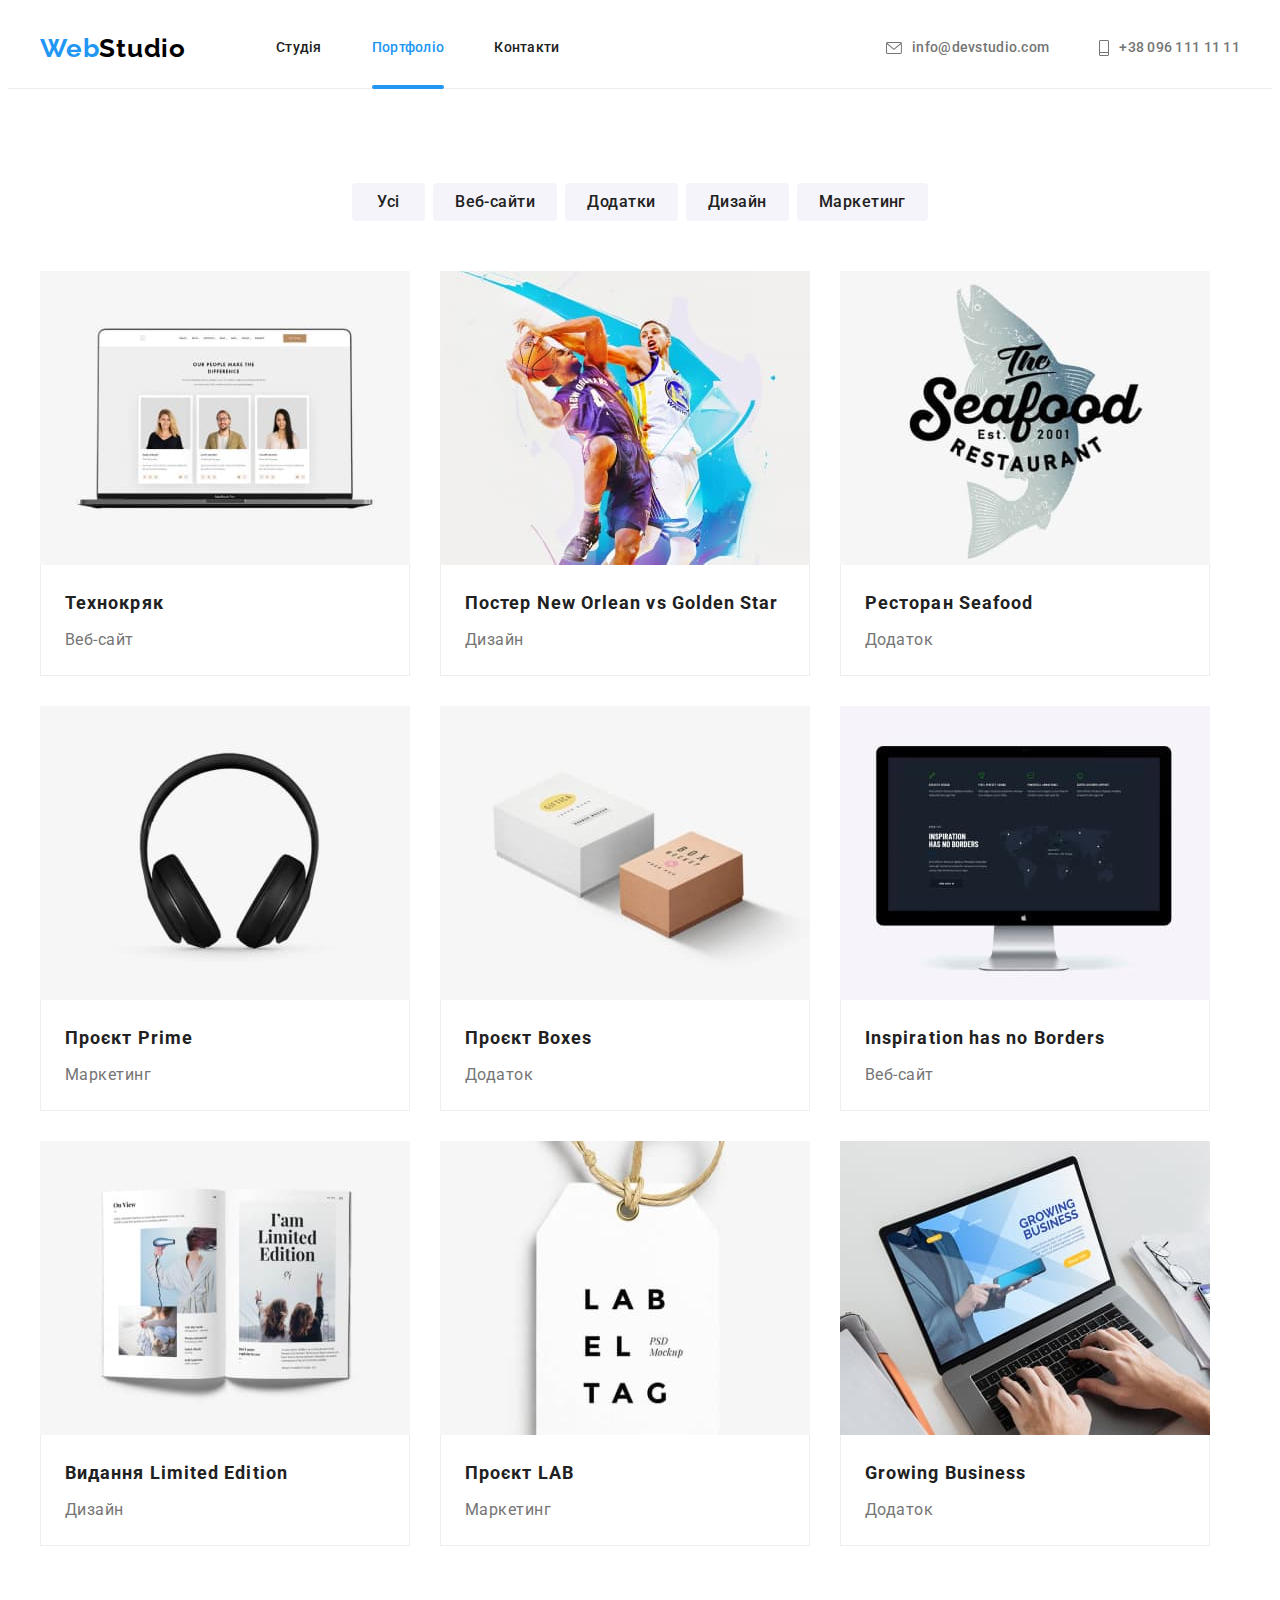
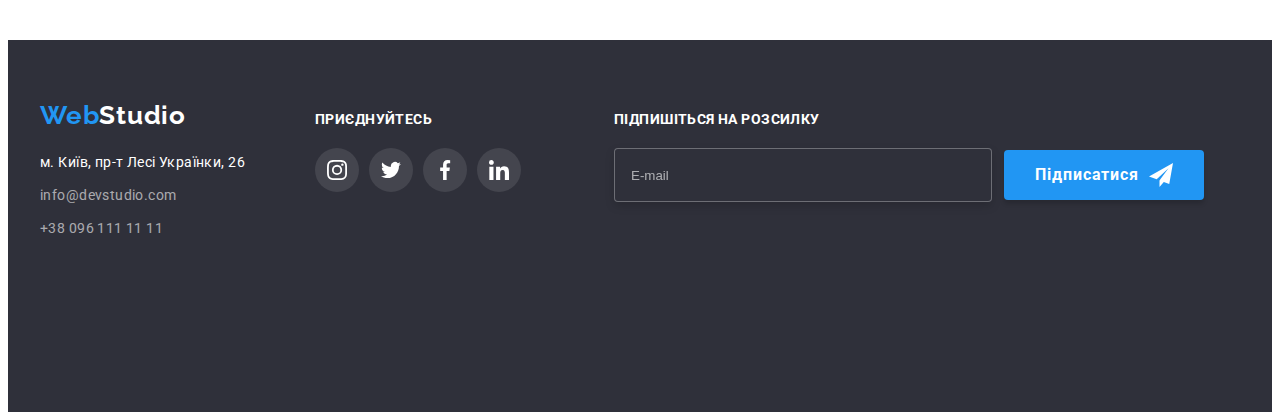
==== portfolio.html @ b3411046 "add start files" ====
<!DOCTYPE html>
<html lang="en">

<head>
   <meta charset="UTF-8">
   <meta http-equiv="X-UA-Compatible" content="IE=edge">
   <meta name="viewport" content="width=device-width, initial-scale=1.0">
   <title>Portfolio</title>
   <link rel="stylesheet" href="https://cdnjs.cloudflare.com/ajax/libs/modern-normalize/1.1.0/modern-normalize.min.css"
      integrity="sha512-wpPYUAdjBVSE4KJnH1VR1HeZfpl1ub8YT/NKx4PuQ5NmX2tKuGu6U/JRp5y+Y8XG2tV+wKQpNHVUX03MfMFn9Q=="
      crossorigin="anonymous" referrerpolicy="no-referrer">
   <link rel="preconnect" href="https://fonts.googleapis.com">
   <link rel="preconnect" href="https://fonts.gstatic.com" crossorigin>
   <link
      href="https://fonts.googleapis.com/css2?family=Raleway:wght@700&family=Roboto:wght@400;500;700;900&display=swap"
      rel="stylesheet">
   <link rel="stylesheet" href="./css/styles.css">
</head>

<body>
   <!-- Header -->
   <header class="header-section">
      <div class="container nav-section">

         <nav class="main-nav">
            <a class="logo" href="./index.html" lang="en"><span class="first-logo">Web</span><span
                  class="second-logo">Studio</span></a>
            <ul class="nav-list">
               <li class="item"><a class="header-list nav-link" href="./index.html">Студія</a></li>
               <li class="item"><a class="header-list nav-link current" href="./portfolio.html">Портфоліо</a></li>
               <li class="item"><a class="header-list nav-link" href="">Контакти</a></li>
            </ul>
         </nav>

         <ul class="nav-list main-nav">
            <li class="item"><a class="header-list nav-contacts" href="mailto:info@devstudio.com">
                  <svg class="nav-icon" width="16" height="12">
                     <use href="./images/icons.svg#icon-envelope"></use>
                  </svg> info@devstudio.com</a>
            </li>
            <li class="item"><a class="header-list nav-contacts" href="tel:+380961111111">
                  <svg class="nav-icon" width="10" height="16">
                     <use href="./images/icons.svg#icon-phone"></use>
                  </svg> +38 096 111 11 11</a></li>
         </ul>

      </div>
   </header>
   <main>
      <section>
         <div class="container">

            <!-- Portfolio -->

            <h1 class="visually-hidden">Портфоліо</h1>

            <!-- Buttons  -->

            <ul class="portfolio-buttons">
               <li class="item"><button class="portfolio-button" type="button">Усі</button></li>
               <li class="item"><button class="portfolio-button" type="button">Веб-сайти</button></li>
               <li class="item"><button class="portfolio-button" type="button">Додатки</button></li>
               <li class="item"><button class="portfolio-button" type="button">Дизайн</button></li>
               <li class="item"><button class="portfolio-button" type="button">Маркетинг</button></li>
            </ul>

            <!-- Portfolio-Cards -->

            <ul class="portfolio-cards">
               <li class="pf-card">
                  <a class="pf-links" href="#">

                     <div class="pf-thumb">
                        <img src="./images/tehnokryak.jpg" alt="Технокряк" width="370">

                        <div class="overlay">
                           <p class="overlay-text">Ресурс пропонує комплексні пропозиції з різним рівнем функціоналу
                              та
                              сервісів. Все це
                              дозволить відвідувачу отримати
                              вичерпні відомості про компанію чи приватну особу.</p>
                        </div>
                     </div>

                     <div class="pf-card-text">
                        <h2 class="project-title">Технокряк</h2>
                        <p class="project-caption">Веб-сайт</p>
                     </div>

                  </a>
               </li>

               <li class="pf-card">
                  <a class="pf-links" href="#">

                     <div class="pf-thumb">
                        <img src="./images/poster.jpg" alt="Гравці баскетболу" width="370">

                        <div class="overlay">
                           <p class="overlay-text">Ресурс пропонує комплексні пропозиції з різним рівнем функціоналу
                              та
                              сервісів. Все це
                              дозволить відвідувачу отримати
                              вичерпні відомості про компанію чи приватну особу.</p>
                        </div>
                     </div>

                     <div class="pf-card-text">
                        <h2 class="project-title">Постер New Orlean vs Golden Star</h2>
                        <p class="project-caption">Дизайн</p>
                     </div>

                  </a>
               </li>

               <li class="pf-card">
                  <a class="pf-links" href="#">

                     <div class="pf-thumb">
                        <img src="./images/seafood.jpg" alt="Лого ресторану" width="370">

                        <div class="overlay">
                           <p class="overlay-text">Ресурс пропонує комплексні пропозиції з різним рівнем функціоналу
                              та
                              сервісів. Все це
                              дозволить відвідувачу отримати
                              вичерпні відомості про компанію чи приватну особу.</p>
                        </div>
                     </div>

                     <div class="pf-card-text">
                        <h2 class="project-title">Ресторан Seafood</h2>
                        <p class="project-caption">Додаток</p>
                     </div>

                  </a>
               </li>

               <li class="pf-card">
                  <a class="pf-links" href="#">

                     <div class="pf-thumb">
                        <img src="./images/prime.jpg" alt="Навушники" width="370">

                        <div class="overlay">
                           <p class="overlay-text">Ресурс пропонує комплексні пропозиції з різним рівнем функціоналу
                              та
                              сервісів. Все це
                              дозволить відвідувачу отримати
                              вичерпні відомості про компанію чи приватну особу.</p>
                        </div>
                     </div>

                     <div class="pf-card-text">
                        <h2 class="project-title">Проєкт Prime</h2>
                        <p class="project-caption">Маркетинг</p>
                     </div>

                  </a>
               </li>

               <li class="pf-card">
                  <a class="pf-links" href="#">

                     <div class="pf-thumb">
                        <img src="./images/boxes.jpg" alt="Коробки" width="370">

                        <div class="overlay">
                           <p class="overlay-text">Ресурс пропонує комплексні пропозиції з різним рівнем функціоналу
                              та
                              сервісів. Все це
                              дозволить відвідувачу отримати
                              вичерпні відомості про компанію чи приватну особу.</p>
                        </div>
                     </div>

                     <div class="pf-card-text">
                        <h2 class="project-title">Проєкт Boxes</h2>
                        <p class="project-caption">Додаток</p>
                     </div>

                  </a>
               </li>

               <li class="pf-card">
                  <a class="pf-links" href="#">

                     <div class="pf-thumb">
                        <img src="./images/noborders.jpg" alt="Монітор" width="370">

                        <div class="overlay">
                           <p class="overlay-text">Ресурс пропонує комплексні пропозиції з різним рівнем функціоналу
                              та
                              сервісів. Все це
                              дозволить відвідувачу отримати
                              вичерпні відомості про компанію чи приватну особу.</p>
                        </div>
                     </div>

                     <div class="pf-card-text">
                        <h2 class="project-title">Inspiration has no Borders</h2>
                        <p class="project-caption">Веб-сайт</p>
                     </div>

                  </a>
               </li>

               <li class="pf-card">
                  <a class="pf-links" href="#">

                     <div class="pf-thumb">
                        <img src="./images/limitededition.jpg" alt="Книга" width="370">

                        <div class="overlay">
                           <p class="overlay-text">Ресурс пропонує комплексні пропозиції з різним рівнем функціоналу
                              та
                              сервісів. Все це
                              дозволить відвідувачу отримати
                              вичерпні відомості про компанію чи приватну особу.</p>
                        </div>
                     </div>

                     <div class="pf-card-text">
                        <h2 class="project-title">Видання Limited Edition</h2>
                        <p class="project-caption">Дизайн</p>
                     </div>

                  </a>
               </li>

               <li class="pf-card">
                  <a class="pf-links" href="#">

                     <div class="pf-thumb">
                        <img src="./images/lab.jpg" alt="Бірка" width="370">

                        <div class="overlay">
                           <p class="overlay-text">Ресурс пропонує комплексні пропозиції з різним рівнем функціоналу
                              та
                              сервісів. Все це
                              дозволить відвідувачу отримати
                              вичерпні відомості про компанію чи приватну особу.</p>
                        </div>
                     </div>


                     <div class="pf-card-text">
                        <h2 class="project-title">Проєкт LAB</h2>
                        <p class="project-caption">Маркетинг</p>
                     </div>

                  </a>
               </li>

               <li class="pf-card">
                  <a class="pf-links" href="#">

                     <div class="pf-thumb">
                        <img src="./images/growingbusiness.jpg" alt="Ноутбук" width="370">

                        <div class="overlay">
                           <p class="overlay-text">Ресурс пропонує комплексні пропозиції з різним рівнем функціоналу
                              та
                              сервісів. Все це
                              дозволить відвідувачу отримати
                              вичерпні відомості про компанію чи приватну особу.</p>
                        </div>

                     </div>

                     <div class="pf-card-text">
                        <h2 class="project-title">Growing Business</h2>
                        <p class="project-caption">Додаток</p>
                     </div>

                  </a>
               </li>
            </ul>

         </div>
      </section>
   </main>

   <!-- Футер -->
   <footer class="footer-section">
      <div class="container footer-blocks">
         <div class="first-footer-block">
            <a class="logo-footer" href="./index.html" lang="en"><span class="first-logo">Web</span><span
                  class="third-logo">Studio</span></a>
            <address class="adress-list">
               <ul>

                  <li class="item">
                     <a class="adress-link" href="https://goo.gl/maps/v7Aq9cfspmDYKa2J8" target="_blank"
                        rel="noreferrer noopener">м.
                        Київ, пр-т Лесі
                        Українки, 26</a>
                  </li>

                  <li class="item"><a class="footer-list" href="mailto:info@devstudio.com">info@devstudio.com</a></li>
                  <li class="item"><a class="footer-list" href="tel:+380961111111">+38 096 111 11 11</a></li>

               </ul>

            </address>

         </div>


         <div>
            <p class="networks-text">приєднуйтесь</p>
            <ul class="footer-links">

               <li>
                  <a class="footer-network-link" href=""><svg class="social-network">
                        <use href="./images/icons.svg#icon-instagram"></use>
                     </svg></a>
               </li>

               <li>
                  <a class="footer-network-link" href=""><svg class="social-network">
                        <use href="./images/icons.svg#icon-twitter"></use>
                     </svg></a>
               </li>

               <li>
                  <a class="footer-network-link" href=""><svg class="social-network">
                        <use href="./images/icons.svg#icon-facebook"></use>
                     </svg></a>
               </li>

               <li>
                  <a class="footer-network-link" href=""><svg class="social-network">
                        <use href="./images/icons.svg#icon-linkedin"></use>
                     </svg></a>
               </li>

            </ul>
         </div>

         <div class="footer-label">

            <p class="networks-text">Підпишіться на розсилку</p>

            <form class="footer-form">
               <label>
                  <input type="email" name="email" placeholder="E-mail" />
               </label>

               <button class="footer-btn btn" type="submit">Підписатися
                  <svg class="icon-send" width="24" height="24">
                     <use href="./images/icons.svg#icon-send"></use>
                  </svg>
               </button>

            </form>
         </div>
      </div>

   </footer>
</body>

</html>
---- css/styles.css ----
:root {
   --title-text-color: #212121;
   --primary-text-color: #757575;
   --accent-color: #2196F3;
   --white-color: #FFFFFF;
   --black-color: #000000;
   --secondary-bg-color: #F5F4FA;
   --dark-bg-color: #2F303A;
   --button-focus: #188CE8;
   --adress-color: rgba(255, 255, 255, 0.6);
   --border-color: #EEEEEE;
   --social-network-color: #AFB1B8;
   --bg-footer-icon-color: rgba(255, 255, 255, 0.1);
   --hero-bg: #C4C4C4;
   --pf-overflow-color: rgba(33, 150, 243, 0.9);
   --modal-bg-color: rgba(0, 0, 0, 0.2);

   --button-shadow: 0px 3px 1px rgba(0, 0, 0, 0.1),
      0px 1px 2px rgba(0, 0, 0, 0.08),
      0px 2px 2px rgba(0, 0, 0, 0.12);

   --modal-box-shadow: box-shadow: 0px 1px 3px rgba(0, 0, 0, 0.12), 0px 1px 1px rgba(0, 0, 0, 0.14), 0px 2px 1px rgba(0, 0, 0, 0.2);

   --poftfolio-card-shadow: box-shadow: 0px 1px 1px rgba(0, 0, 0, 0.12), 0px 4px 4px rgba(0, 0, 0, 0.06), 1px 4px 6px rgba(0, 0, 0, 0.16);
   
}

/* ------------------------ General ------------------- */


a {
   text-decoration: none;
}

li {
   list-style-type: none;
}

body {
   font-family: 'Roboto', sans-serif;

   color: var(--primary-text-color);
   background-color: var(--white-color);
}

.container {
   margin-left: auto;
   margin-right: auto;
   padding-left: 15px;
   padding-right: 15px;
   width: 1200px;
   
}

img {
   display: block;
   max-width: 100%;
}


h1,
h2,
h3,
h4,
h5,
h6,
p {
   margin: 0;

}

ul {
   margin: 0;
   padding: 0;
}

section {
   padding-top: 94px;
   padding-bottom: 94px;
}
/* ---------------------- Button ---------------------------- */

.btn {
   cursor: pointer;
   border-radius: 4px;
   border: transparent;
   
   font-family: inherit;
   font-weight: 700;
   font-size: 16px;
   line-height: 1.87;
   letter-spacing: 0.06em;
   
   color: var(--white-color);
   background-color: var(--accent-color);
   box-shadow: 0px 4px 4px rgba(0, 0, 0, 0.15);
   
   transition: background-color 250ms cubic-bezier(0.4, 0, 0.2, 1);

}

/* -------------------------- Header --------------------- */

.header-section {
   border-bottom: 1px solid #ECECEC;
}


.nav-section {
   display: flex;
   justify-content: space-between;
   
}

/* ================== Logo ======================*/

.logo, .logo-footer {
   font-family: 'Raleway';
   font-style: normal;
   font-weight: 700;
   font-size: 26px;
   line-height: 1.19;
   letter-spacing: 0.03em;
}

.logo {
   margin-right: 90px;
}

.first-logo {
   color: var(--accent-color);
}

.second-logo {
   color: var(--black-color);
}

.third-logo {
   color: var(--white-color);
}

/* ------------------------ Navigation ------------------------*/

.header-list {
   font-weight: 500;
   font-size: 14px;
   line-height: 1.14;
   letter-spacing: 0.02em;
}

.main-nav {
   display: flex;
   align-items: center;
}

.nav-list {
   display: flex;
}

.nav-list .item + .item {
   margin-left: 50px;
}


.nav-link {
   position: relative;
   display: block;
   padding: 32px 0;

   color: var(--title-text-color);

   transition: color 250ms cubic-bezier(0.4, 0, 0.2, 1);

}

.nav-link:hover,
.nav-link:focus {
   color: var(--accent-color);

}

.nav-link.current {
   color: var(--accent-color);

      /* outline: 2px solid red; */
}

.current::after {
   content: '';

   position: absolute;
   left: 0;
   bottom: -1px;

   display: block;
   width: 100%;
   height: 4px;
   border-radius: 2px;
   background-color: var(--accent-color);   
   
}


.nav-contacts {
   display: flex;
   align-items: center;
   padding: 32px 0;

   color: var(--primary-text-color);

   transition: color 250ms cubic-bezier(0.4, 0, 0.2, 1);
   
}

.nav-contacts:hover, 
.nav-contacts:focus,
.nav-icon:hover,
.nav-icon:focus{
   color: var(--accent-color);
   fill: var(--accent-color);

}

.nav-icon {
   margin-right: 10px;
   fill: currentColor;

   transition: fill 250ms cubic-bezier(0.4, 0, 0.2, 1);
}


/* ------------------------ HERO ------------------------------- */

.hero-section {
   padding: 200px 0;
   margin: auto;
   max-width: 1600px;
   text-align: center;

   background-image: linear-gradient(to right, rgba(47, 48, 58, 0.4), rgba(47, 48, 58, 0.4)), url(../images/hero-banner.jpg);
   background-position: 50% 50%;
   background-repeat: no-repeat;
   background-size: cover;
   
   background-color: var(--hero-bg);
}

.hero-title {
   margin-top: 0;
   margin-bottom: 30px;
   margin-left: auto;
   margin-right: auto;
   max-width: 696px;

   font-weight: 900;
   font-size: 44px;
   line-height: 1.36;
   letter-spacing: 0.06em;
   text-transform: uppercase;

   color: var(--white-color);
   
   
}

.button {
   min-width: 216px;
   padding: 10px 32px;
   
   
}


.button:focus,
.button:hover,
.footer-btn:hover,
.footer-btn:focus {
   background-color: var(--button-focus);

}


/* < !-------------------- Особливості ----------------------> */

.visually-hidden {
   position: absolute;
   white-space: nowrap;
   width: 1px;
   height: 1px;
   overflow: hidden;
   border: 0;
   padding: 0;
   clip: rect(0 0 0 0);
   clip-path: inset(50%);
   margin: -1px;
}

.feature-list-icons {
   width: 270px;
   height: 120px;
   padding: 25px 100px;
   margin-bottom: 30px;
   border-radius: 4px;

   background-color: var(--secondary-bg-color);
}

.features-lists {
   display: flex;
   
}

.features-icon {
   width: 70px;
   height: 70px;
   fill: currentColor;
}



.features-title {
   margin-top: 0;
   margin-bottom: 10px;
   width: 270px;

   font-weight: 700;
   font-size: 14px;
   line-height: 1.14;
   letter-spacing: 0.03em;
   text-transform: uppercase;

   color: var(--title-text-color);
}


.features-text {
   width: 270px;

   font-size: 14px;
   line-height: 1.71;
   letter-spacing: 0.03em;

}

.features-lists .list + .list {
   margin-left: 30px;
}

.work-title, 
.team-title,
.clients-title {
   margin-bottom: 50px;

   font-weight: 700;
   font-size: 36px;
   line-height: 1.16;
   text-align: center;
   letter-spacing: 0.03em;

   color: var(--title-text-color);
}

/* ---------------------Чим ми займаємося--------------------- */

.work-section {
   padding-top: 0;
}


.work-cards {
   display: flex;
}

.card {
   position: relative;
}

.work-subtitle {
   position: absolute;
   bottom: 0;

   padding: 27px 0;

   width: 100%;
   height: 70px;

   font-weight: 700;
   font-size: 14px;
   line-height: 1.14;
   text-align: center;
   letter-spacing: 0.03em;
   text-transform: uppercase;
   
   color: var(--white-color);
   background-color:rgba(47, 48, 58, 0.8);
}

.card:not(:last-child) {
   margin-right: 30px;
}


/* -------------------------Наша команда--------------------- */



.team-section {
   background-color: var(--secondary-bg-color);
}


.team-cards {
   display: flex;
   
}

.team-card {
   text-align: center;

   background-color: var(--white-color);
   box-shadow: 0px 1px 3px rgba(0, 0, 0, 0.12),
      0px 1px 1px rgba(0, 0, 0, 0.14),
      0px 2px 1px rgba(0, 0, 0, 0.2);
      border-radius: 0px 0px 4px 4px;
}


.team-card:not(:last-child) {
   margin-right: 30px;
}

.text-about {
   
   margin-bottom: 10px;

   font-weight: 500;
   font-size: 16px;
   line-height: 1.18;
   letter-spacing: 0.03em;

   color: var(--title-text-color);
}

.team-text {
   margin-bottom: 16px;

   font-size: 16px;
   line-height: 1.18;
   letter-spacing: 0.03em;
}

.team-text-box {
   padding: 30px 0;
}

.network-list {
   display: flex;
   justify-content: center;
   gap: 10px;


   /* outline: 2px solid tomato; */
   
}

.social-network { 
   width: 20px;
   height: 20px;

   /* outline: 2px solid blue; */
}

.network-link {
   display: flex;
   justify-content: center;
   align-items: center;
   width: 44px;
   height: 44px;
   fill: var(--social-network-color);
   background-color: var(--white-color);
   border-radius: 50%;

   transition: background-color 250ms cubic-bezier(0.4, 0, 0.2, 1), fill 250ms cubic-bezier(0.4, 0, 0.2, 1);

   /* outline: 2px solid green; */

}


.network-link:hover,
.network-link:focus,
.footer-network-link:hover,
.footer-network-link:focus {
   fill: #FFFFFF;
   background-color: var(--accent-color);

}


/* ---------------------- Постійні клієнти----------------- */

.clients-list {
   display: flex;
   justify-content: space-between;

   /* outline: 2px solid tomato; */
}

.clients-link {
   
   display: flex;
   align-items: center;
   justify-content: center;
   width: 170px;
   height: 92px;
   
   border: 1px solid var(--social-network-color);
   border-radius: 4px;

   color: var(--social-network-color);

   transition: color 250ms cubic-bezier(0.4, 0, 0.2, 1), border-color 250ms cubic-bezier(0.4, 0, 0.2, 1);
   
}

.clients-icon {
   width: 106px;
   height: 60px;

   fill: currentColor;

}

.clients-link:hover, 
.clients-link:focus {
   color: var(--accent-color);
   border-color: var(--accent-color);

}



/*------------------- Футер ---------------------------*/



.footer-section {
   height: 252px;
   padding-top: 60px;
   padding-bottom: 60px;

   background-color: var(--dark-bg-color);
}


.adress-link {
   font-style: normal;
   font-size: 14px;
   line-height: 1.71;     
   letter-spacing: 0.03em;

   color: var(--white-color);

   transition: color 250ms cubic-bezier(0.4, 0, 0.2, 1);
}

.adress-link:hover, 
.adress-link:focus {
   color: var(--accent-color);

}

.footer-list {
   font-style: normal;
   font-size: 14px;
   line-height: 1.71;
   letter-spacing: 0.03em;

   color: var(--adress-color);

   transition: color 250ms cubic-bezier(0.4, 0, 0.2, 1);
}

.adress-list {
   margin-top: 20px;
}

.footer-list:hover, 
.footer-list:focus {
   color: var(--accent-color);

}


.adress-list .item + .item {
   margin-top: 9px;
}

.networks-text {
   margin-bottom: 20px;
   font-weight: 700;
   font-size: 14px;
   line-height: 1.14;
   letter-spacing: 0.03em;
   text-transform: uppercase;
   
   color: var(--white-color);
}

.footer-network-link {
   display: flex;
   justify-content: center;
   align-items: center;
   border-radius: 50%;
   width: 44px;
   height: 44px;
   fill: var(--white-color);
   background-color: var(--bg-footer-icon-color);

   transition: background-color 250ms cubic-bezier(0.4, 0, 0.2, 1);

}

.footer-blocks {
   display: flex;
   align-items: baseline;
}

.first-footer-block {
   margin-right: 70px;
}

.footer-links {
   display: flex;
   gap: 10px;
}

.footer-label {
   margin-left: 93px;
}

.footer-btn {
   display: flex;
   justify-content: center;
   align-items: center;
   gap: 10px;
   width: 200px;
   height: 50px;

   transition: background-color 250ms cubic-bezier(0.4, 0, 0.2, 1);
}

.footer-form {
   display: flex;
   align-items: center;
}

.footer-label input {
   margin-right: 12px;
   padding-left: 16px;
   width: 358px;
   height: 50px;
   border: 1px solid rgba(255, 255, 255, 0.3);
   filter: drop-shadow(0px 4px 4px rgba(0, 0, 0, 0.15));
   border-radius: 4px;
   color: var(--white-color);
   background-color: var(--dark-bg-color)
}

.footer-label input:hover,
.footer-label input:focus {

   outline-color: var(--accent-color);
   border-color: var(--accent-color);
   
}

.footer-label input::placeholder {
   color: var(--adress-color);
}

.icon-send {
   fill: var(--white-color);
}

/* -------------------- Portfolio  ------------------*/

.portfolio-buttons {
   display: flex;
   justify-content: center;
   margin-bottom: 50px;
  
}

.portfolio-button {
   padding: 6px 22px;
   cursor: pointer;
   border-radius: 4px;
   border: transparent;

   min-width: 73px;
   font-family: inherit;
   font-weight: 500;
   font-size: 16px;
   line-height: 1.62;
   text-align: center;
   letter-spacing: 0.03em;

   background-color: var(--secondary-bg-color);
   color: var(--title-text-color);

   transition: background-color 250ms cubic-bezier(0.4, 0, 0.2, 1), color 250ms cubic-bezier(0.4, 0, 0.2, 1), box-shadow 250ms cubic-bezier(0.4, 0, 0.2, 1);
    
}

.portfolio-buttons > .item:not(:first-child) {
   margin-left: 8px;
}

.portfolio-button:hover,
.portfolio-button:focus {
   background-color: var(--accent-color);
   color: var(--white-color);
   box-shadow: var(--button-shadow);

}

.project-title {
   margin-bottom: 4px;
   font-weight: 700;
   font-size: 18px;
   line-height: 2;
   letter-spacing: 0.06em;

   color: var(--title-text-color);
}

.project-caption {
   
   font-size: 16px;
   line-height: 1.88;
   letter-spacing: 0.03em;

   color: var(--primary-text-color);
}


.pf-card {
   background: var(--white-color);
}

.pf-links {
   display: block;

   transition: box-shadow 250ms cubic-bezier(0.4, 0, 0.2, 1);
}

.pf-links:hover,
.pf-links:focus {
   box-shadow: 0px 1px 1px rgba(0, 0, 0, 0.12), 0px 4px 4px rgba(0, 0, 0, 0.06), 1px 4px 6px rgba(0, 0, 0, 0.16);

}

.portfolio-cards {
   display: flex;
   flex-wrap: wrap;
   gap: 30px;
}

.pf-card-text {
   padding: 20px 24px;

   border-right: 1px solid #EEEEEE;
   border-bottom: 1px solid #EEEEEE;
   border-left: 1px solid #EEEEEE;
}


.pf-thumb {
   position: relative;
   overflow: hidden;
}

.pf-links:hover .overlay,
.pf-links:focus .overlay {
   transform: translateY(0);

}

.overlay {
   position: absolute;
   top: 0;
   left: 0;
   width: 100%;
   height: 100%;
   background-color: var(--pf-overflow-color);

   transform: translateY(101%);

   transition: transform 250ms cubic-bezier(0.4, 0, 0.2, 1);
}

.overlay-text {
   padding: 63px 24px;
   font-size: 18px;
   line-height: 1.56;
   letter-spacing: 0.03em;
   
   color: var(--white-color);
}



/* ==================== Modal ===================== */



.backdrop {
   position: fixed;
   top: 0;
   left: 0;
   width: 100%;
   height: 100%;
   z-index: 100;
   background-color: var(--modal-bg-color);

   transition: visibility 250ms cubic-bezier(0.4, 0, 0.2, 1), opacity 250ms cubic-bezier(0.4, 0, 0.2, 1);
}

.backdrop.is-hidden {
   opacity: 0;
   pointer-events: none;
   visibility: hidden;
}

.modal {
   padding: 40px;

   position: absolute;
   top: 50%;
   left: 50%;
   transform: translate(-50%, -50%);


   width: 528px;
   height: 581px;

   background-color: var(--white-color);

   box-shadow: var(--modal-box-shadow);
   border-radius: 4px;


}

.modal-button {
   position: absolute;
   top: 8px;
   right: 8px;

   display: flex;
   align-items: center;
   justify-content: center;

   width: 30px;
   height: 30px;
   cursor: pointer;

   border-radius: 50%;
   border: 1px solid rgba(0, 0, 0, 0.1);
   background-color: var(--white-color);
   fill: var(--black-color);

   transition: fill 250ms cubic-bezier(0.4, 0, 0.2, 1);

}

.modal-button:hover,
.modal-button:focus {
   fill: var(--accent-color);

}


.form-button {
   display: block;
   padding: 10px 52px;
   min-width: 200px;
   height: 50px;
   margin: auto;
   
   transition: background-color 250ms cubic-bezier(0.4, 0, 0.2, 1);
}

.form-button:hover, 
.form-button:focus {
   background-color: var(--button-focus);
}

.form {
   
   margin-left: auto;
   margin-right: auto;
   width: 448px;

   /* outline: 1px solid blue; */
}


.form-text {
   margin-bottom: 12px;
   font-weight: 700;
   font-size: 20px;
   line-height: 1.15;
   text-align: center;
   letter-spacing: 0.03em;
   
   color: var(--title-text-color);
}

.form-field {
   /* outline: 1px solid tomato; */
  
   font-size: 12px;
   line-height: 1.16;
   letter-spacing: 0.01em;
   margin-bottom: 10px;
}

.comment-field {
   font-size: 12px;
   line-height: 1.16;
   letter-spacing: 0.01em;

}

.label {

   position: relative;
   display: flex;
   flex-direction: column;
   width: 100%;

}

textarea {
   margin-top: 4px;
   padding: 12px 16px;
   height: 120px;
   resize: none;
   cursor: pointer;
   border: 1px solid rgba(33, 33, 33, 0.2);
   border-radius: 4px;

   transition: border-color 250ms cubic-bezier(0.4, 0, 0.2, 1), outline-color 250ms cubic-bezier(0.4, 0, 0.2, 1);

}


.form-icon {
   position: absolute;

   bottom: 11px;
   left: 12px;

   transition: fill 250ms cubic-bezier(0.4, 0, 0.2, 1);
}

.form-field input {
   margin-top: 4px;
   padding-left: 42px;
   border: 1px solid rgba(33, 33, 33, 0.2);
   border-radius: 4px;
   min-height: 40px;
   cursor: pointer;
   transition: border-color 250ms cubic-bezier(0.4, 0, 0.2, 1), outline-color 250ms cubic-bezier(0.4, 0, 0.2, 1);
}

label:hover,
.form-field input:hover,
.form-field input:focus,
.form-field input:focus + .form-icon,
textarea:hover,
textarea:focus {
   border-color: var(--accent-color);
   fill: var(--accent-color);
   outline-color: var(--accent-color);
}

.check {
   
   display: flex;
   align-items: center;
   justify-content: center;
   margin-bottom: 30px;
   margin-top: 20px;

   /* outline: 2px solid green; */
}


.check > input {

   position: absolute;
   width: 1px;
   height: 1px;
   margin: -1px;
   border: 0;
   padding: 0;
   clip: rect(0 0 0 0);
   overflow: hidden;
}


.chek-text, .chek-link {
   
   font-size: 14px;
   line-height: 1.71;
   letter-spacing: 0.03em;

   color: var(--primary-text-color);
}

.chek-link {
   margin-left: 2px;
   color: var(--accent-color);
   text-decoration: underline;
}

.comment-field textarea::placeholder {
   color: rgba(117, 117, 117, 0.5);
}

.icon-check {
   display: block;
   width: 16px;
   height: 15px;
   margin-right: 9px;

   border: 2px solid var(--black-color);
   border-radius: 2px;

   background-color: var(--white-color);

   transition: border-color 250ms cubic-bezier(0.4, 0, 0.2, 1), background-color 250ms cubic-bezier(0.4, 0, 0.2, 1);
}

.check-box:checked + .icon-check {
   background-color: var(--accent-color);
   border-color: transparent;
 }
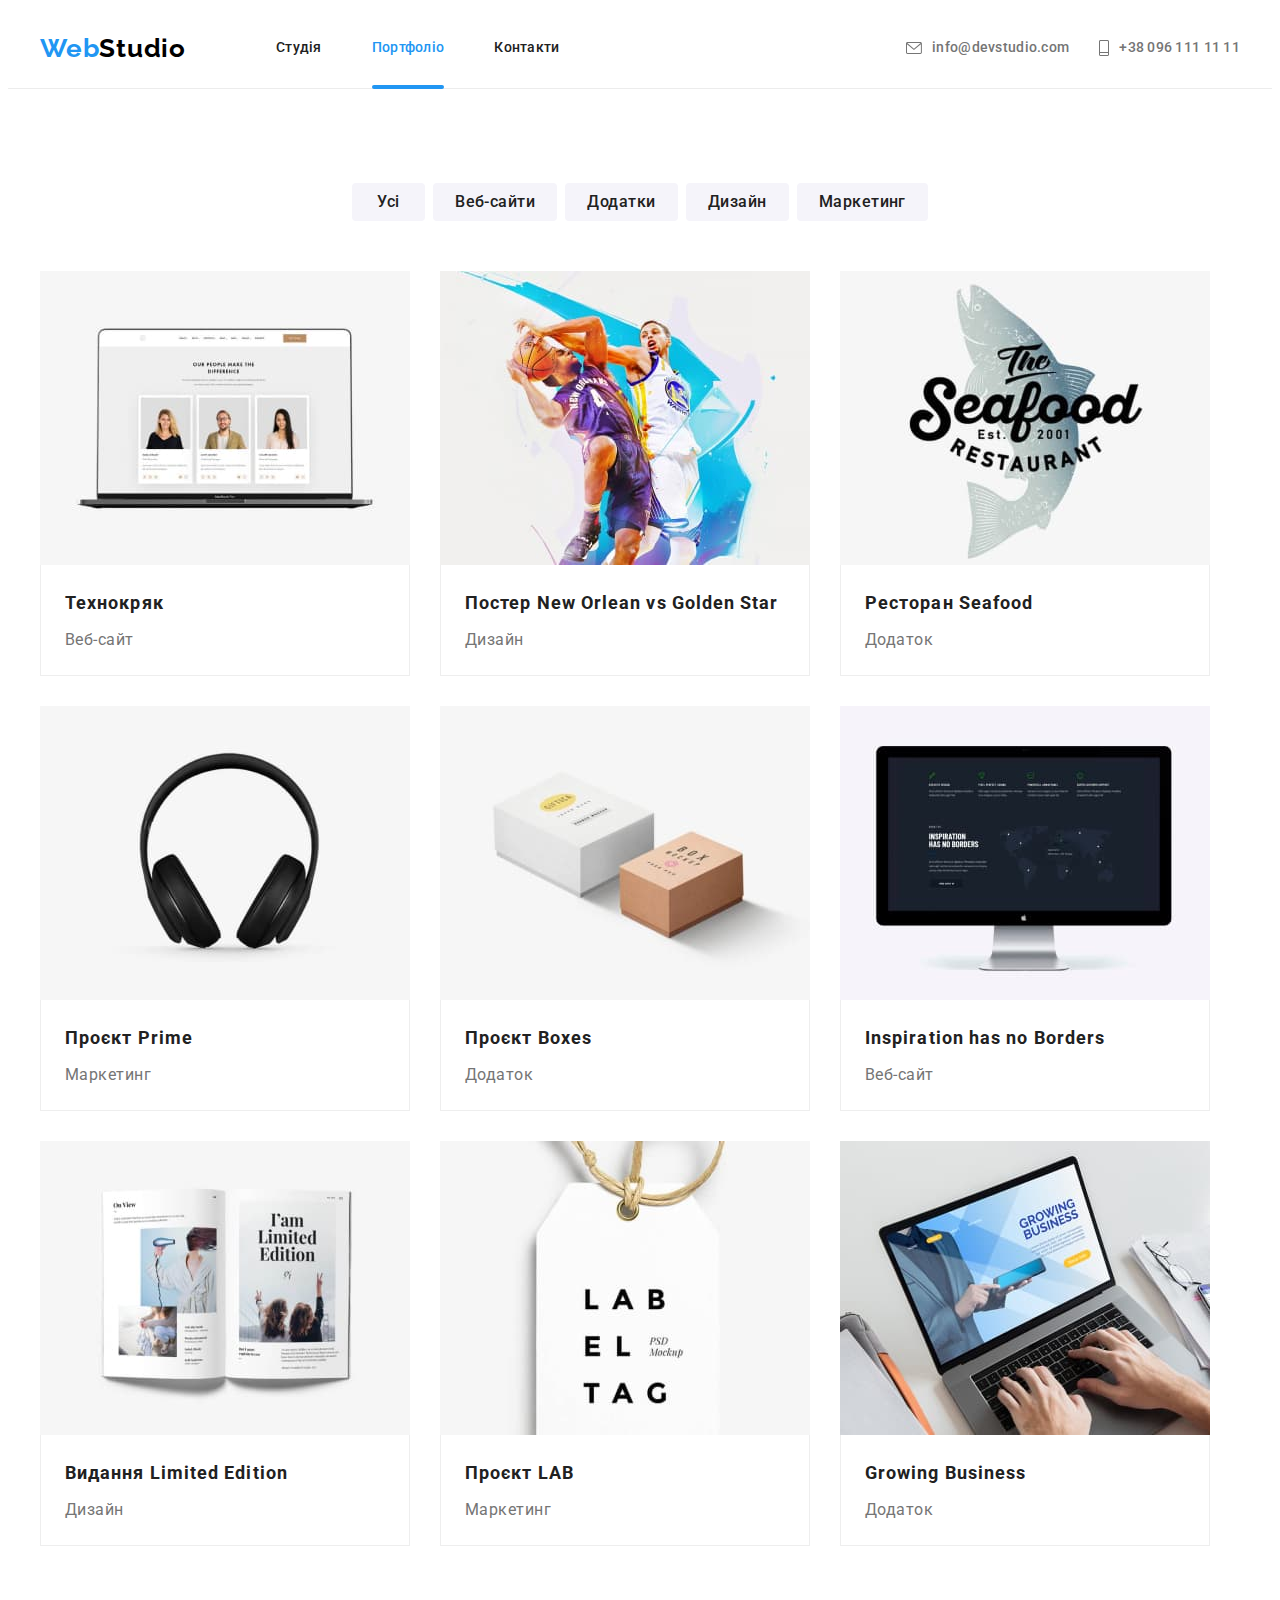
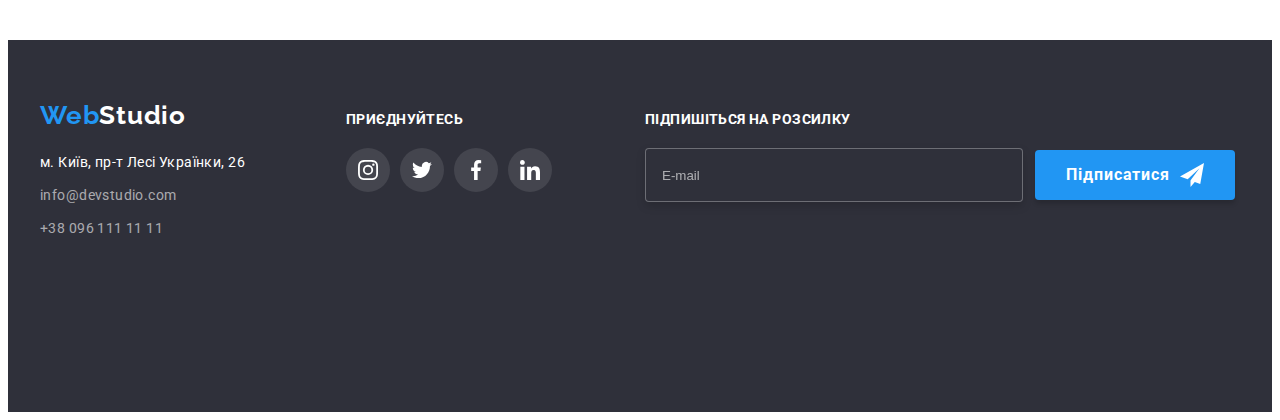
==== commit 8d7dc239: "BEM ready" ====
--- a/portfolio.html
+++ b/portfolio.html
@@ -19,27 +19,29 @@
 
 <body>
    <!-- Header -->
-   <header class="header-section">
-      <div class="container nav-section">
-
-         <nav class="main-nav">
-            <a class="logo" href="./index.html" lang="en"><span class="first-logo">Web</span><span
-                  class="second-logo">Studio</span></a>
-            <ul class="nav-list">
-               <li class="item"><a class="header-list nav-link" href="./index.html">Студія</a></li>
-               <li class="item"><a class="header-list nav-link current" href="./portfolio.html">Портфоліо</a></li>
-               <li class="item"><a class="header-list nav-link" href="">Контакти</a></li>
+   <header class="header">
+      <div class="container header__container">
+
+         <nav class="site-nav">
+            <a class="logo" href="./index.html" lang="en"><span class="logo__first-part">Web</span><span
+                  class="logo__second-part">Studio</span></a>
+            <ul class="site-nav__list">
+               <li class="site-nav__item"><a class="site-nav__link" href="./index.html">Студія</a>
+               </li>
+               <li class="site-nav__item"><a class="site-nav__link  site-nav__link--current"
+                     href="./portfolio.html">Портфоліо</a></li>
+               <li class="site-nav__item"><a class="site-nav__link" href="">Контакти</a></li>
             </ul>
          </nav>
 
-         <ul class="nav-list main-nav">
-            <li class="item"><a class="header-list nav-contacts" href="mailto:info@devstudio.com">
-                  <svg class="nav-icon" width="16" height="12">
+         <ul class="contacts">
+            <li><a class="contacts__link" href="mailto:info@devstudio.com">
+                  <svg class="contacts__icon" width="16" height="12">
                      <use href="./images/icons.svg#icon-envelope"></use>
                   </svg> info@devstudio.com</a>
             </li>
-            <li class="item"><a class="header-list nav-contacts" href="tel:+380961111111">
-                  <svg class="nav-icon" width="10" height="16">
+            <li><a class="contacts__link" href="tel:+380961111111">
+                  <svg class="contacts__icon" width="10" height="16">
                      <use href="./images/icons.svg#icon-phone"></use>
                   </svg> +38 096 111 11 11</a></li>
          </ul>
@@ -47,230 +49,230 @@
       </div>
    </header>
    <main>
-      <section>
+      <section class="portfolio">
          <div class="container">
 
             <!-- Portfolio -->
 
-            <h1 class="visually-hidden">Портфоліо</h1>
+            <h1 class="portfolio__hidden">Портфоліо</h1>
 
             <!-- Buttons  -->
 
-            <ul class="portfolio-buttons">
-               <li class="item"><button class="portfolio-button" type="button">Усі</button></li>
-               <li class="item"><button class="portfolio-button" type="button">Веб-сайти</button></li>
-               <li class="item"><button class="portfolio-button" type="button">Додатки</button></li>
-               <li class="item"><button class="portfolio-button" type="button">Дизайн</button></li>
-               <li class="item"><button class="portfolio-button" type="button">Маркетинг</button></li>
+            <ul class="portfolio__buttons">
+               <li><button class="portfolio__button" type="button">Усі</button></li>
+               <li><button class="portfolio__button" type="button">Веб-сайти</button></li>
+               <li><button class="portfolio__button" type="button">Додатки</button></li>
+               <li><button class="portfolio__button" type="button">Дизайн</button></li>
+               <li><button class="portfolio__button" type="button">Маркетинг</button></li>
             </ul>
 
             <!-- Portfolio-Cards -->
 
-            <ul class="portfolio-cards">
-               <li class="pf-card">
-                  <a class="pf-links" href="#">
-
-                     <div class="pf-thumb">
+            <ul class="portfolio__list">
+               <li class="portfolio__item">
+                  <a class="portfolio__link" href="#">
+
+                     <div class="card-thumb">
                         <img src="./images/tehnokryak.jpg" alt="Технокряк" width="370">
 
                         <div class="overlay">
-                           <p class="overlay-text">Ресурс пропонує комплексні пропозиції з різним рівнем функціоналу
-                              та
-                              сервісів. Все це
-                              дозволить відвідувачу отримати
-                              вичерпні відомості про компанію чи приватну особу.</p>
-                        </div>
-                     </div>
-
-                     <div class="pf-card-text">
-                        <h2 class="project-title">Технокряк</h2>
-                        <p class="project-caption">Веб-сайт</p>
-                     </div>
-
-                  </a>
-               </li>
-
-               <li class="pf-card">
-                  <a class="pf-links" href="#">
-
-                     <div class="pf-thumb">
+                           <p class="overlay__text">Ресурс пропонує комплексні пропозиції з різним рівнем функціоналу
+                              та
+                              сервісів. Все це
+                              дозволить відвідувачу отримати
+                              вичерпні відомості про компанію чи приватну особу.</p>
+                        </div>
+                     </div>
+
+                     <div class="portfolio__text">
+                        <h2 class="portfolio__title">Технокряк</h2>
+                        <p class="portfolio__caption">Веб-сайт</p>
+                     </div>
+
+                  </a>
+               </li>
+
+               <li class="portfolio__item">
+                  <a class="portfolio__link" href="#">
+
+                     <div class="card-thumb">
                         <img src="./images/poster.jpg" alt="Гравці баскетболу" width="370">
 
                         <div class="overlay">
-                           <p class="overlay-text">Ресурс пропонує комплексні пропозиції з різним рівнем функціоналу
-                              та
-                              сервісів. Все це
-                              дозволить відвідувачу отримати
-                              вичерпні відомості про компанію чи приватну особу.</p>
-                        </div>
-                     </div>
-
-                     <div class="pf-card-text">
-                        <h2 class="project-title">Постер New Orlean vs Golden Star</h2>
-                        <p class="project-caption">Дизайн</p>
-                     </div>
-
-                  </a>
-               </li>
-
-               <li class="pf-card">
-                  <a class="pf-links" href="#">
-
-                     <div class="pf-thumb">
+                           <p class="overlay__text">Ресурс пропонує комплексні пропозиції з різним рівнем функціоналу
+                              та
+                              сервісів. Все це
+                              дозволить відвідувачу отримати
+                              вичерпні відомості про компанію чи приватну особу.</p>
+                        </div>
+                     </div>
+
+                     <div class="portfolio__text">
+                        <h2 class="portfolio__title">Постер New Orlean vs Golden Star</h2>
+                        <p class="portfolio__caption">Дизайн</p>
+                     </div>
+
+                  </a>
+               </li>
+
+               <li class="portfolio__item">
+                  <a class="portfolio__link" href="#">
+
+                     <div class="card-thumb">
                         <img src="./images/seafood.jpg" alt="Лого ресторану" width="370">
 
                         <div class="overlay">
-                           <p class="overlay-text">Ресурс пропонує комплексні пропозиції з різним рівнем функціоналу
-                              та
-                              сервісів. Все це
-                              дозволить відвідувачу отримати
-                              вичерпні відомості про компанію чи приватну особу.</p>
-                        </div>
-                     </div>
-
-                     <div class="pf-card-text">
-                        <h2 class="project-title">Ресторан Seafood</h2>
-                        <p class="project-caption">Додаток</p>
-                     </div>
-
-                  </a>
-               </li>
-
-               <li class="pf-card">
-                  <a class="pf-links" href="#">
-
-                     <div class="pf-thumb">
+                           <p class="overlay__text">Ресурс пропонує комплексні пропозиції з різним рівнем функціоналу
+                              та
+                              сервісів. Все це
+                              дозволить відвідувачу отримати
+                              вичерпні відомості про компанію чи приватну особу.</p>
+                        </div>
+                     </div>
+
+                     <div class="portfolio__text">
+                        <h2 class="portfolio__title">Ресторан Seafood</h2>
+                        <p class="portfolio__caption">Додаток</p>
+                     </div>
+
+                  </a>
+               </li>
+
+               <li class="portfolio__item">
+                  <a class="portfolio__link" href="#">
+
+                     <div class="card-thumb">
                         <img src="./images/prime.jpg" alt="Навушники" width="370">
 
                         <div class="overlay">
-                           <p class="overlay-text">Ресурс пропонує комплексні пропозиції з різним рівнем функціоналу
-                              та
-                              сервісів. Все це
-                              дозволить відвідувачу отримати
-                              вичерпні відомості про компанію чи приватну особу.</p>
-                        </div>
-                     </div>
-
-                     <div class="pf-card-text">
-                        <h2 class="project-title">Проєкт Prime</h2>
-                        <p class="project-caption">Маркетинг</p>
-                     </div>
-
-                  </a>
-               </li>
-
-               <li class="pf-card">
-                  <a class="pf-links" href="#">
-
-                     <div class="pf-thumb">
+                           <p class="overlay__text">Ресурс пропонує комплексні пропозиції з різним рівнем функціоналу
+                              та
+                              сервісів. Все це
+                              дозволить відвідувачу отримати
+                              вичерпні відомості про компанію чи приватну особу.</p>
+                        </div>
+                     </div>
+
+                     <div class="portfolio__text">
+                        <h2 class="portfolio__title">Проєкт Prime</h2>
+                        <p class="portfolio__caption">Маркетинг</p>
+                     </div>
+
+                  </a>
+               </li>
+
+               <li class="portfolio__item">
+                  <a class="portfolio__link" href="#">
+
+                     <div class="card-thumb">
                         <img src="./images/boxes.jpg" alt="Коробки" width="370">
 
                         <div class="overlay">
-                           <p class="overlay-text">Ресурс пропонує комплексні пропозиції з різним рівнем функціоналу
-                              та
-                              сервісів. Все це
-                              дозволить відвідувачу отримати
-                              вичерпні відомості про компанію чи приватну особу.</p>
-                        </div>
-                     </div>
-
-                     <div class="pf-card-text">
-                        <h2 class="project-title">Проєкт Boxes</h2>
-                        <p class="project-caption">Додаток</p>
-                     </div>
-
-                  </a>
-               </li>
-
-               <li class="pf-card">
-                  <a class="pf-links" href="#">
-
-                     <div class="pf-thumb">
+                           <p class="overlay__text">Ресурс пропонує комплексні пропозиції з різним рівнем функціоналу
+                              та
+                              сервісів. Все це
+                              дозволить відвідувачу отримати
+                              вичерпні відомості про компанію чи приватну особу.</p>
+                        </div>
+                     </div>
+
+                     <div class="portfolio__text">
+                        <h2 class="portfolio__title">Проєкт Boxes</h2>
+                        <p class="portfolio__caption">Додаток</p>
+                     </div>
+
+                  </a>
+               </li>
+
+               <li class="portfolio__item">
+                  <a class="portfolio__link" href="#">
+
+                     <div class="card-thumb">
                         <img src="./images/noborders.jpg" alt="Монітор" width="370">
 
                         <div class="overlay">
-                           <p class="overlay-text">Ресурс пропонує комплексні пропозиції з різним рівнем функціоналу
-                              та
-                              сервісів. Все це
-                              дозволить відвідувачу отримати
-                              вичерпні відомості про компанію чи приватну особу.</p>
-                        </div>
-                     </div>
-
-                     <div class="pf-card-text">
-                        <h2 class="project-title">Inspiration has no Borders</h2>
-                        <p class="project-caption">Веб-сайт</p>
-                     </div>
-
-                  </a>
-               </li>
-
-               <li class="pf-card">
-                  <a class="pf-links" href="#">
-
-                     <div class="pf-thumb">
+                           <p class="overlay__text">Ресурс пропонує комплексні пропозиції з різним рівнем функціоналу
+                              та
+                              сервісів. Все це
+                              дозволить відвідувачу отримати
+                              вичерпні відомості про компанію чи приватну особу.</p>
+                        </div>
+                     </div>
+
+                     <div class="portfolio__text">
+                        <h2 class="portfolio__title">Inspiration has no Borders</h2>
+                        <p class="portfolio__caption">Веб-сайт</p>
+                     </div>
+
+                  </a>
+               </li>
+
+               <li class="portfolio__item">
+                  <a class="portfolio__link" href="#">
+
+                     <div class="card-thumb">
                         <img src="./images/limitededition.jpg" alt="Книга" width="370">
 
                         <div class="overlay">
-                           <p class="overlay-text">Ресурс пропонує комплексні пропозиції з різним рівнем функціоналу
-                              та
-                              сервісів. Все це
-                              дозволить відвідувачу отримати
-                              вичерпні відомості про компанію чи приватну особу.</p>
-                        </div>
-                     </div>
-
-                     <div class="pf-card-text">
-                        <h2 class="project-title">Видання Limited Edition</h2>
-                        <p class="project-caption">Дизайн</p>
-                     </div>
-
-                  </a>
-               </li>
-
-               <li class="pf-card">
-                  <a class="pf-links" href="#">
-
-                     <div class="pf-thumb">
+                           <p class="overlay__text">Ресурс пропонує комплексні пропозиції з різним рівнем функціоналу
+                              та
+                              сервісів. Все це
+                              дозволить відвідувачу отримати
+                              вичерпні відомості про компанію чи приватну особу.</p>
+                        </div>
+                     </div>
+
+                     <div class="portfolio__text">
+                        <h2 class="portfolio__title">Видання Limited Edition</h2>
+                        <p class="portfolio__caption">Дизайн</p>
+                     </div>
+
+                  </a>
+               </li>
+
+               <li class="portfolio__item">
+                  <a class="portfolio__link" href="#">
+
+                     <div class="card-thumb">
                         <img src="./images/lab.jpg" alt="Бірка" width="370">
 
                         <div class="overlay">
-                           <p class="overlay-text">Ресурс пропонує комплексні пропозиції з різним рівнем функціоналу
-                              та
-                              сервісів. Все це
-                              дозволить відвідувачу отримати
-                              вичерпні відомості про компанію чи приватну особу.</p>
-                        </div>
-                     </div>
-
-
-                     <div class="pf-card-text">
-                        <h2 class="project-title">Проєкт LAB</h2>
-                        <p class="project-caption">Маркетинг</p>
-                     </div>
-
-                  </a>
-               </li>
-
-               <li class="pf-card">
-                  <a class="pf-links" href="#">
-
-                     <div class="pf-thumb">
+                           <p class="overlay__text">Ресурс пропонує комплексні пропозиції з різним рівнем функціоналу
+                              та
+                              сервісів. Все це
+                              дозволить відвідувачу отримати
+                              вичерпні відомості про компанію чи приватну особу.</p>
+                        </div>
+                     </div>
+
+
+                     <div class="portfolio__text">
+                        <h2 class="portfolio__title">Проєкт LAB</h2>
+                        <p class="portfolio__caption">Маркетинг</p>
+                     </div>
+
+                  </a>
+               </li>
+
+               <li class="portfolio__item">
+                  <a class="portfolio__link" href="#">
+
+                     <div class="card-thumb">
                         <img src="./images/growingbusiness.jpg" alt="Ноутбук" width="370">
 
                         <div class="overlay">
-                           <p class="overlay-text">Ресурс пропонує комплексні пропозиції з різним рівнем функціоналу
-                              та
-                              сервісів. Все це
-                              дозволить відвідувачу отримати
-                              вичерпні відомості про компанію чи приватну особу.</p>
-                        </div>
-
-                     </div>
-
-                     <div class="pf-card-text">
-                        <h2 class="project-title">Growing Business</h2>
-                        <p class="project-caption">Додаток</p>
+                           <p class="overlay__text">Ресурс пропонує комплексні пропозиції з різним рівнем функціоналу
+                              та
+                              сервісів. Все це
+                              дозволить відвідувачу отримати
+                              вичерпні відомості про компанію чи приватну особу.</p>
+                        </div>
+
+                     </div>
+
+                     <div class="portfolio__text">
+                        <h2 class="portfolio__title">Growing Business</h2>
+                        <p class="portfolio__caption">Додаток</p>
                      </div>
 
                   </a>
@@ -282,23 +284,25 @@
    </main>
 
    <!-- Футер -->
-   <footer class="footer-section">
+   <footer class="footer">
       <div class="container footer-blocks">
-         <div class="first-footer-block">
-            <a class="logo-footer" href="./index.html" lang="en"><span class="first-logo">Web</span><span
-                  class="third-logo">Studio</span></a>
-            <address class="adress-list">
+         <div class="footer__first-block">
+            <a class="logo" href="./index.html" lang="en"><span class="logo__first-part">Web</span><span
+                  class="logo__third-part">Studio</span></a>
+            <address class="footer__adress-list">
                <ul>
 
-                  <li class="item">
-                     <a class="adress-link" href="https://goo.gl/maps/v7Aq9cfspmDYKa2J8" target="_blank"
+                  <li>
+                     <a class="footer__adress-link" href="https://goo.gl/maps/v7Aq9cfspmDYKa2J8" target="_blank"
                         rel="noreferrer noopener">м.
                         Київ, пр-т Лесі
                         Українки, 26</a>
                   </li>
 
-                  <li class="item"><a class="footer-list" href="mailto:info@devstudio.com">info@devstudio.com</a></li>
-                  <li class="item"><a class="footer-list" href="tel:+380961111111">+38 096 111 11 11</a></li>
+                  <li class="footer__list"><a class="footer__link"
+                        href="mailto:info@devstudio.com">info@devstudio.com</a>
+                  </li>
+                  <li class="footer__list"><a class="footer__link" href="tel:+380961111111">+38 096 111 11 11</a></li>
 
                </ul>
 
@@ -308,29 +312,29 @@
 
 
          <div>
-            <p class="networks-text">приєднуйтесь</p>
-            <ul class="footer-links">
+            <p class="footer__text">приєднуйтесь</p>
+            <ul class="footer__socials">
 
                <li>
-                  <a class="footer-network-link" href=""><svg class="social-network">
+                  <a class="footer__socials-link" href=""><svg class="socials-icon">
                         <use href="./images/icons.svg#icon-instagram"></use>
                      </svg></a>
                </li>
 
                <li>
-                  <a class="footer-network-link" href=""><svg class="social-network">
+                  <a class="footer__socials-link" href=""><svg class="socials-icon">
                         <use href="./images/icons.svg#icon-twitter"></use>
                      </svg></a>
                </li>
 
                <li>
-                  <a class="footer-network-link" href=""><svg class="social-network">
+                  <a class="footer__socials-link" href=""><svg class="socials-icon">
                         <use href="./images/icons.svg#icon-facebook"></use>
                      </svg></a>
                </li>
 
                <li>
-                  <a class="footer-network-link" href=""><svg class="social-network">
+                  <a class="footer__socials-link" href=""><svg class="socials-icon">
                         <use href="./images/icons.svg#icon-linkedin"></use>
                      </svg></a>
                </li>
@@ -338,17 +342,17 @@
             </ul>
          </div>
 
-         <div class="footer-label">
-
-            <p class="networks-text">Підпишіться на розсилку</p>
-
-            <form class="footer-form">
+         <div class="footer__label">
+
+            <p class="footer__text">Підпишіться на розсилку</p>
+
+            <form class="footer__form">
                <label>
                   <input type="email" name="email" placeholder="E-mail" />
                </label>
 
-               <button class="footer-btn btn" type="submit">Підписатися
-                  <svg class="icon-send" width="24" height="24">
+               <button class="footer__btn btn" type="submit">Підписатися
+                  <svg class="footer__btn-icon" width="24" height="24">
                      <use href="./images/icons.svg#icon-send"></use>
                   </svg>
                </button>
--- a/css/styles.css
+++ b/css/styles.css
@@ -80,211 +80,23 @@
    padding-top: 94px;
    padding-bottom: 94px;
 }
-/* ---------------------- Button ---------------------------- */
-
-.btn {
-   cursor: pointer;
-   border-radius: 4px;
-   border: transparent;
-   
-   font-family: inherit;
+
+.work__title,
+.team__title,
+.clients__title {
+   margin-bottom: 50px;
+
    font-weight: 700;
-   font-size: 16px;
-   line-height: 1.87;
-   letter-spacing: 0.06em;
-   
-   color: var(--white-color);
-   background-color: var(--accent-color);
-   box-shadow: 0px 4px 4px rgba(0, 0, 0, 0.15);
-   
-   transition: background-color 250ms cubic-bezier(0.4, 0, 0.2, 1);
-
-}
-
-/* -------------------------- Header --------------------- */
-
-.header-section {
-   border-bottom: 1px solid #ECECEC;
-}
-
-
-.nav-section {
-   display: flex;
-   justify-content: space-between;
-   
-}
-
-/* ================== Logo ======================*/
-
-.logo, .logo-footer {
-   font-family: 'Raleway';
-   font-style: normal;
-   font-weight: 700;
-   font-size: 26px;
-   line-height: 1.19;
-   letter-spacing: 0.03em;
-}
-
-.logo {
-   margin-right: 90px;
-}
-
-.first-logo {
-   color: var(--accent-color);
-}
-
-.second-logo {
-   color: var(--black-color);
-}
-
-.third-logo {
-   color: var(--white-color);
-}
-
-/* ------------------------ Navigation ------------------------*/
-
-.header-list {
-   font-weight: 500;
-   font-size: 14px;
-   line-height: 1.14;
-   letter-spacing: 0.02em;
-}
-
-.main-nav {
-   display: flex;
-   align-items: center;
-}
-
-.nav-list {
-   display: flex;
-}
-
-.nav-list .item + .item {
-   margin-left: 50px;
-}
-
-
-.nav-link {
-   position: relative;
-   display: block;
-   padding: 32px 0;
+   font-size: 36px;
+   line-height: 1.16;
+   text-align: center;
+   letter-spacing: 0.03em;
 
    color: var(--title-text-color);
-
-   transition: color 250ms cubic-bezier(0.4, 0, 0.2, 1);
-
-}
-
-.nav-link:hover,
-.nav-link:focus {
-   color: var(--accent-color);
-
-}
-
-.nav-link.current {
-   color: var(--accent-color);
-
-      /* outline: 2px solid red; */
-}
-
-.current::after {
-   content: '';
-
-   position: absolute;
-   left: 0;
-   bottom: -1px;
-
-   display: block;
-   width: 100%;
-   height: 4px;
-   border-radius: 2px;
-   background-color: var(--accent-color);   
-   
-}
-
-
-.nav-contacts {
-   display: flex;
-   align-items: center;
-   padding: 32px 0;
-
-   color: var(--primary-text-color);
-
-   transition: color 250ms cubic-bezier(0.4, 0, 0.2, 1);
-   
-}
-
-.nav-contacts:hover, 
-.nav-contacts:focus,
-.nav-icon:hover,
-.nav-icon:focus{
-   color: var(--accent-color);
-   fill: var(--accent-color);
-
-}
-
-.nav-icon {
-   margin-right: 10px;
-   fill: currentColor;
-
-   transition: fill 250ms cubic-bezier(0.4, 0, 0.2, 1);
-}
-
-
-/* ------------------------ HERO ------------------------------- */
-
-.hero-section {
-   padding: 200px 0;
-   margin: auto;
-   max-width: 1600px;
-   text-align: center;
-
-   background-image: linear-gradient(to right, rgba(47, 48, 58, 0.4), rgba(47, 48, 58, 0.4)), url(../images/hero-banner.jpg);
-   background-position: 50% 50%;
-   background-repeat: no-repeat;
-   background-size: cover;
-   
-   background-color: var(--hero-bg);
-}
-
-.hero-title {
-   margin-top: 0;
-   margin-bottom: 30px;
-   margin-left: auto;
-   margin-right: auto;
-   max-width: 696px;
-
-   font-weight: 900;
-   font-size: 44px;
-   line-height: 1.36;
-   letter-spacing: 0.06em;
-   text-transform: uppercase;
-
-   color: var(--white-color);
-   
-   
-}
-
-.button {
-   min-width: 216px;
-   padding: 10px 32px;
-   
-   
-}
-
-
-.button:focus,
-.button:hover,
-.footer-btn:hover,
-.footer-btn:focus {
-   background-color: var(--button-focus);
-
-}
-
-
-/* < !-------------------- Особливості ----------------------> */
-
-.visually-hidden {
+}
+
+.features--hidden,
+.portfolio__hidden {
    position: absolute;
    white-space: nowrap;
    width: 1px;
@@ -297,7 +109,217 @@
    margin: -1px;
 }
 
-.feature-list-icons {
+/* ---------------------- Button ---------------------------- */
+
+.btn {
+   cursor: pointer;
+   border-radius: 4px;
+   border: transparent;
+   
+   font-family: inherit;
+   font-weight: 700;
+   font-size: 16px;
+   line-height: 1.87;
+   letter-spacing: 0.06em;
+   
+   color: var(--white-color);
+   background-color: var(--accent-color);
+   box-shadow: 0px 4px 4px rgba(0, 0, 0, 0.15);
+   
+   transition: background-color 250ms cubic-bezier(0.4, 0, 0.2, 1);
+
+}
+
+.btn:hover, 
+.btn:focus {
+   background-color: var(--button-focus);
+}
+
+
+/* -------------------------- Header --------------------- */
+
+.header {
+   border-bottom: 1px solid #ECECEC;
+}
+
+
+.header__container {
+   display: flex;
+   justify-content: space-between;
+   
+}
+
+/* ================== Logo ======================*/
+
+.logo {
+   font-family: 'Raleway';
+   font-style: normal;
+   font-weight: 700;
+   font-size: 26px;
+   line-height: 1.19;
+   letter-spacing: 0.03em;
+}
+
+.logo {
+   margin-right: 90px;
+}
+
+.logo__first-part {
+   color: var(--accent-color);
+}
+
+.logo__second-part {
+   color: var(--black-color);
+}
+
+.logo__third-part {
+   color: var(--white-color);
+}
+
+/* ------------------------ Navigation ------------------------*/
+
+.site-nav__link,
+.contacts__link {
+   font-weight: 500;
+   font-size: 14px;
+   line-height: 1.14;
+   letter-spacing: 0.02em;
+}
+
+.site-nav, .contacts {
+   display: flex;
+   align-items: center;
+}
+
+.site-nav__list {
+   display: flex;
+}
+
+.site-nav__item:not(:first-child) {
+   margin-left: 50px;
+}
+
+.site-nav__link {
+   position: relative;
+   display: block;
+   padding: 32px 0;
+
+   color: var(--title-text-color);
+
+   transition: color 250ms cubic-bezier(0.4, 0, 0.2, 1);
+
+}
+
+.site-nav__link:hover,
+.site-nav__link:focus {
+   color: var(--accent-color);
+
+}
+
+.site-nav__link--current {
+   color: var(--accent-color);
+
+      /* outline: 2px solid red; */
+}
+
+.site-nav__link--current::after {
+   content: '';
+
+   position: absolute;
+   left: 0;
+   bottom: -1px;
+
+   display: block;
+   width: 100%;
+   height: 4px;
+   border-radius: 2px;
+   background-color: var(--accent-color);   
+   
+}
+
+.contacts {
+   gap: 30px;
+}
+
+.contacts__link {
+   display: flex;
+   align-items: center;
+   padding: 32px 0;
+
+   color: var(--primary-text-color);
+
+   transition: color 250ms cubic-bezier(0.4, 0, 0.2, 1);
+   
+}
+
+.contacts__link:hover, 
+.contacts__link:focus,
+.contacts__icon:hover,
+.contacts__icon:focus{
+   color: var(--accent-color);
+   fill: var(--accent-color);
+
+}
+
+.contacts__icon {
+   margin-right: 10px;
+   fill: currentColor;
+
+   transition: fill 250ms cubic-bezier(0.4, 0, 0.2, 1);
+}
+
+
+/* ------------------------ HERO ------------------------------- */
+
+.hero {
+   padding: 200px 0;
+   margin: auto;
+   max-width: 1600px;
+   text-align: center;
+
+   background-image: linear-gradient(to right, rgba(47, 48, 58, 0.4), rgba(47, 48, 58, 0.4)), url(../images/hero-banner.jpg);
+   background-position: 50% 50%;
+   background-repeat: no-repeat;
+   background-size: cover;
+   
+   background-color: var(--hero-bg);
+}
+
+.hero__title {
+   margin-top: 0;
+   margin-bottom: 30px;
+   margin-left: auto;
+   margin-right: auto;
+   max-width: 696px;
+
+   font-weight: 900;
+   font-size: 44px;
+   line-height: 1.36;
+   letter-spacing: 0.06em;
+   text-transform: uppercase;
+
+   color: var(--white-color);
+   
+   
+}
+
+.hero__btn {
+   min-width: 216px;
+   padding: 10px 32px;
+    
+}
+
+
+
+/* < !-------------------- Особливості ----------------------> */
+
+
+.features__list {
+   display: flex;
+   gap: 30px;
+}
+
+.feature__icon {
    width: 270px;
    height: 120px;
    padding: 25px 100px;
@@ -307,20 +329,8 @@
    background-color: var(--secondary-bg-color);
 }
 
-.features-lists {
-   display: flex;
-   
-}
-
-.features-icon {
-   width: 70px;
-   height: 70px;
-   fill: currentColor;
-}
-
-
-
-.features-title {
+
+.features__title {
    margin-top: 0;
    margin-bottom: 10px;
    width: 270px;
@@ -335,7 +345,7 @@
 }
 
 
-.features-text {
+.features__text {
    width: 270px;
 
    font-size: 14px;
@@ -344,40 +354,25 @@
 
 }
 
-.features-lists .list + .list {
-   margin-left: 30px;
-}
-
-.work-title, 
-.team-title,
-.clients-title {
-   margin-bottom: 50px;
-
-   font-weight: 700;
-   font-size: 36px;
-   line-height: 1.16;
-   text-align: center;
-   letter-spacing: 0.03em;
-
-   color: var(--title-text-color);
-}
+
 
 /* ---------------------Чим ми займаємося--------------------- */
 
-.work-section {
+.work {
    padding-top: 0;
 }
 
 
-.work-cards {
-   display: flex;
-}
-
-.card {
+.work__list {
+   display: flex;
+   gap: 30px;
+}
+
+.work__item {
    position: relative;
 }
 
-.work-subtitle {
+.work__subtitle {
    position: absolute;
    bottom: 0;
 
@@ -397,26 +392,23 @@
    background-color:rgba(47, 48, 58, 0.8);
 }
 
-.card:not(:last-child) {
-   margin-right: 30px;
-}
-
 
 /* -------------------------Наша команда--------------------- */
 
 
 
-.team-section {
+.team {
    background-color: var(--secondary-bg-color);
 }
 
 
-.team-cards {
-   display: flex;
-   
-}
-
-.team-card {
+.team__list {
+   display: flex;
+   gap: 30px;
+   
+}
+
+.team__card {
    text-align: center;
 
    background-color: var(--white-color);
@@ -427,11 +419,8 @@
 }
 
 
-.team-card:not(:last-child) {
-   margin-right: 30px;
-}
-
-.text-about {
+
+.team__subtitle {
    
    margin-bottom: 10px;
 
@@ -443,7 +432,7 @@
    color: var(--title-text-color);
 }
 
-.team-text {
+.team__text {
    margin-bottom: 16px;
 
    font-size: 16px;
@@ -451,11 +440,11 @@
    letter-spacing: 0.03em;
 }
 
-.team-text-box {
+.team__text-box {
    padding: 30px 0;
 }
 
-.network-list {
+.team__socials {
    display: flex;
    justify-content: center;
    gap: 10px;
@@ -465,14 +454,14 @@
    
 }
 
-.social-network { 
+.socials-icon { 
    width: 20px;
    height: 20px;
 
    /* outline: 2px solid blue; */
 }
 
-.network-link {
+.socials-link {
    display: flex;
    justify-content: center;
    align-items: center;
@@ -489,10 +478,10 @@
 }
 
 
-.network-link:hover,
-.network-link:focus,
-.footer-network-link:hover,
-.footer-network-link:focus {
+.socials-link:hover,
+.socials-link:focus,
+.footer__socials-link:hover,
+.footer__socials-link:focus {
    fill: #FFFFFF;
    background-color: var(--accent-color);
 
@@ -501,14 +490,14 @@
 
 /* ---------------------- Постійні клієнти----------------- */
 
-.clients-list {
+.clients__list {
    display: flex;
    justify-content: space-between;
 
    /* outline: 2px solid tomato; */
 }
 
-.clients-link {
+.clients__link {
    
    display: flex;
    align-items: center;
@@ -525,7 +514,7 @@
    
 }
 
-.clients-icon {
+.clients__icon {
    width: 106px;
    height: 60px;
 
@@ -533,8 +522,8 @@
 
 }
 
-.clients-link:hover, 
-.clients-link:focus {
+.clients__link:hover, 
+.clients__link:focus {
    color: var(--accent-color);
    border-color: var(--accent-color);
 
@@ -546,7 +535,7 @@
 
 
 
-.footer-section {
+.footer {
    height: 252px;
    padding-top: 60px;
    padding-bottom: 60px;
@@ -555,7 +544,7 @@
 }
 
 
-.adress-link {
+.footer__adress-link {
    font-style: normal;
    font-size: 14px;
    line-height: 1.71;     
@@ -566,13 +555,13 @@
    transition: color 250ms cubic-bezier(0.4, 0, 0.2, 1);
 }
 
-.adress-link:hover, 
-.adress-link:focus {
+.footer__adress-link:hover, 
+.footer__adress-link:focus {
    color: var(--accent-color);
 
 }
 
-.footer-list {
+.footer__link {
    font-style: normal;
    font-size: 14px;
    line-height: 1.71;
@@ -583,22 +572,22 @@
    transition: color 250ms cubic-bezier(0.4, 0, 0.2, 1);
 }
 
-.adress-list {
+.footer__adress-list {
    margin-top: 20px;
 }
 
-.footer-list:hover, 
-.footer-list:focus {
+.footer__link:hover, 
+.footer__link:focus {
    color: var(--accent-color);
 
 }
 
 
-.adress-list .item + .item {
+.footer__list:not(:first-child) {
    margin-top: 9px;
 }
 
-.networks-text {
+.footer__text {
    margin-bottom: 20px;
    font-weight: 700;
    font-size: 14px;
@@ -609,7 +598,7 @@
    color: var(--white-color);
 }
 
-.footer-network-link {
+.footer__socials-link {
    display: flex;
    justify-content: center;
    align-items: center;
@@ -628,20 +617,20 @@
    align-items: baseline;
 }
 
-.first-footer-block {
+.footer__first-block {
    margin-right: 70px;
 }
 
-.footer-links {
+.footer__socials {
    display: flex;
    gap: 10px;
 }
 
-.footer-label {
+.footer__label {
    margin-left: 93px;
 }
 
-.footer-btn {
+.footer__btn {
    display: flex;
    justify-content: center;
    align-items: center;
@@ -652,12 +641,12 @@
    transition: background-color 250ms cubic-bezier(0.4, 0, 0.2, 1);
 }
 
-.footer-form {
+.footer__form {
    display: flex;
    align-items: center;
 }
 
-.footer-label input {
+.footer__label input {
    margin-right: 12px;
    padding-left: 16px;
    width: 358px;
@@ -669,32 +658,34 @@
    background-color: var(--dark-bg-color)
 }
 
-.footer-label input:hover,
-.footer-label input:focus {
+.footer__label input:hover,
+.footer__label input:focus {
 
    outline-color: var(--accent-color);
    border-color: var(--accent-color);
    
 }
 
-.footer-label input::placeholder {
+.footer__label input::placeholder {
    color: var(--adress-color);
 }
 
-.icon-send {
+.footer__btn-icon {
    fill: var(--white-color);
 }
 
 /* -------------------- Portfolio  ------------------*/
 
-.portfolio-buttons {
+.portfolio__buttons {
    display: flex;
    justify-content: center;
+   align-items: center;
+   gap: 8px;
    margin-bottom: 50px;
   
 }
 
-.portfolio-button {
+.portfolio__button {
    padding: 6px 22px;
    cursor: pointer;
    border-radius: 4px;
@@ -715,19 +706,16 @@
     
 }
 
-.portfolio-buttons > .item:not(:first-child) {
-   margin-left: 8px;
-}
-
-.portfolio-button:hover,
-.portfolio-button:focus {
+
+.portfolio__button:hover,
+.portfolio__button:focus {
    background-color: var(--accent-color);
    color: var(--white-color);
    box-shadow: var(--button-shadow);
 
 }
 
-.project-title {
+.portfolio__title {
    margin-bottom: 4px;
    font-weight: 700;
    font-size: 18px;
@@ -737,7 +725,7 @@
    color: var(--title-text-color);
 }
 
-.project-caption {
+.portfolio__caption {
    
    font-size: 16px;
    line-height: 1.88;
@@ -747,29 +735,29 @@
 }
 
 
-.pf-card {
+.portfolio__item {
    background: var(--white-color);
 }
 
-.pf-links {
+.portfolio__link {
    display: block;
 
    transition: box-shadow 250ms cubic-bezier(0.4, 0, 0.2, 1);
 }
 
-.pf-links:hover,
-.pf-links:focus {
+.portfolio__link:hover,
+.portfolio__link:focus {
    box-shadow: 0px 1px 1px rgba(0, 0, 0, 0.12), 0px 4px 4px rgba(0, 0, 0, 0.06), 1px 4px 6px rgba(0, 0, 0, 0.16);
 
 }
 
-.portfolio-cards {
+.portfolio__list {
    display: flex;
    flex-wrap: wrap;
    gap: 30px;
 }
 
-.pf-card-text {
+.portfolio__text {
    padding: 20px 24px;
 
    border-right: 1px solid #EEEEEE;
@@ -778,13 +766,13 @@
 }
 
 
-.pf-thumb {
+.card-thumb {
    position: relative;
    overflow: hidden;
 }
 
-.pf-links:hover .overlay,
-.pf-links:focus .overlay {
+.portfolio__link:hover .overlay,
+.portfolio__link:focus .overlay {
    transform: translateY(0);
 
 }
@@ -802,7 +790,7 @@
    transition: transform 250ms cubic-bezier(0.4, 0, 0.2, 1);
 }
 
-.overlay-text {
+.overlay__text {
    padding: 63px 24px;
    font-size: 18px;
    line-height: 1.56;
@@ -855,7 +843,7 @@
 
 }
 
-.modal-button {
+.modal__close-button {
    position: absolute;
    top: 8px;
    right: 8px;
@@ -877,14 +865,14 @@
 
 }
 
-.modal-button:hover,
-.modal-button:focus {
+.modal__close-button:hover,
+.modal__close-button:focus {
    fill: var(--accent-color);
 
 }
 
 
-.form-button {
+.form__btn {
    display: block;
    padding: 10px 52px;
    min-width: 200px;
@@ -894,10 +882,6 @@
    transition: background-color 250ms cubic-bezier(0.4, 0, 0.2, 1);
 }
 
-.form-button:hover, 
-.form-button:focus {
-   background-color: var(--button-focus);
-}
 
 .form {
    
@@ -909,7 +893,7 @@
 }
 
 
-.form-text {
+.modal__text {
    margin-bottom: 12px;
    font-weight: 700;
    font-size: 20px;
@@ -920,7 +904,7 @@
    color: var(--title-text-color);
 }
 
-.form-field {
+.form__field {
    /* outline: 1px solid tomato; */
   
    font-size: 12px;
@@ -929,14 +913,14 @@
    margin-bottom: 10px;
 }
 
-.comment-field {
+.form__comment {
    font-size: 12px;
    line-height: 1.16;
    letter-spacing: 0.01em;
 
 }
 
-.label {
+.form__label {
 
    position: relative;
    display: flex;
@@ -959,7 +943,7 @@
 }
 
 
-.form-icon {
+.form__icon {
    position: absolute;
 
    bottom: 11px;
@@ -968,7 +952,7 @@
    transition: fill 250ms cubic-bezier(0.4, 0, 0.2, 1);
 }
 
-.form-field input {
+.form__field input {
    margin-top: 4px;
    padding-left: 42px;
    border: 1px solid rgba(33, 33, 33, 0.2);
@@ -979,9 +963,9 @@
 }
 
 label:hover,
-.form-field input:hover,
-.form-field input:focus,
-.form-field input:focus + .form-icon,
+.form__field input:hover,
+.form__field input:focus,
+.form__field input:focus + .form__icon,
 textarea:hover,
 textarea:focus {
    border-color: var(--accent-color);
@@ -989,8 +973,13 @@
    outline-color: var(--accent-color);
 }
 
+
+.form__comment textarea::placeholder {
+   color: rgba(117, 117, 117, 0.5);
+}
+
 .check {
-   
+
    display: flex;
    align-items: center;
    justify-content: center;
@@ -1001,7 +990,7 @@
 }
 
 
-.check > input {
+.check>input {
 
    position: absolute;
    width: 1px;
@@ -1014,8 +1003,9 @@
 }
 
 
-.chek-text, .chek-link {
-   
+.chek__text,
+.chek__link {
+
    font-size: 14px;
    line-height: 1.71;
    letter-spacing: 0.03em;
@@ -1023,17 +1013,13 @@
    color: var(--primary-text-color);
 }
 
-.chek-link {
+.chek__link {
    margin-left: 2px;
    color: var(--accent-color);
    text-decoration: underline;
 }
 
-.comment-field textarea::placeholder {
-   color: rgba(117, 117, 117, 0.5);
-}
-
-.icon-check {
+.icon__check {
    display: block;
    width: 16px;
    height: 15px;
@@ -1047,7 +1033,7 @@
    transition: border-color 250ms cubic-bezier(0.4, 0, 0.2, 1), background-color 250ms cubic-bezier(0.4, 0, 0.2, 1);
 }
 
-.check-box:checked + .icon-check {
+.check__box:checked + .icon__check {
    background-color: var(--accent-color);
    border-color: transparent;
  }